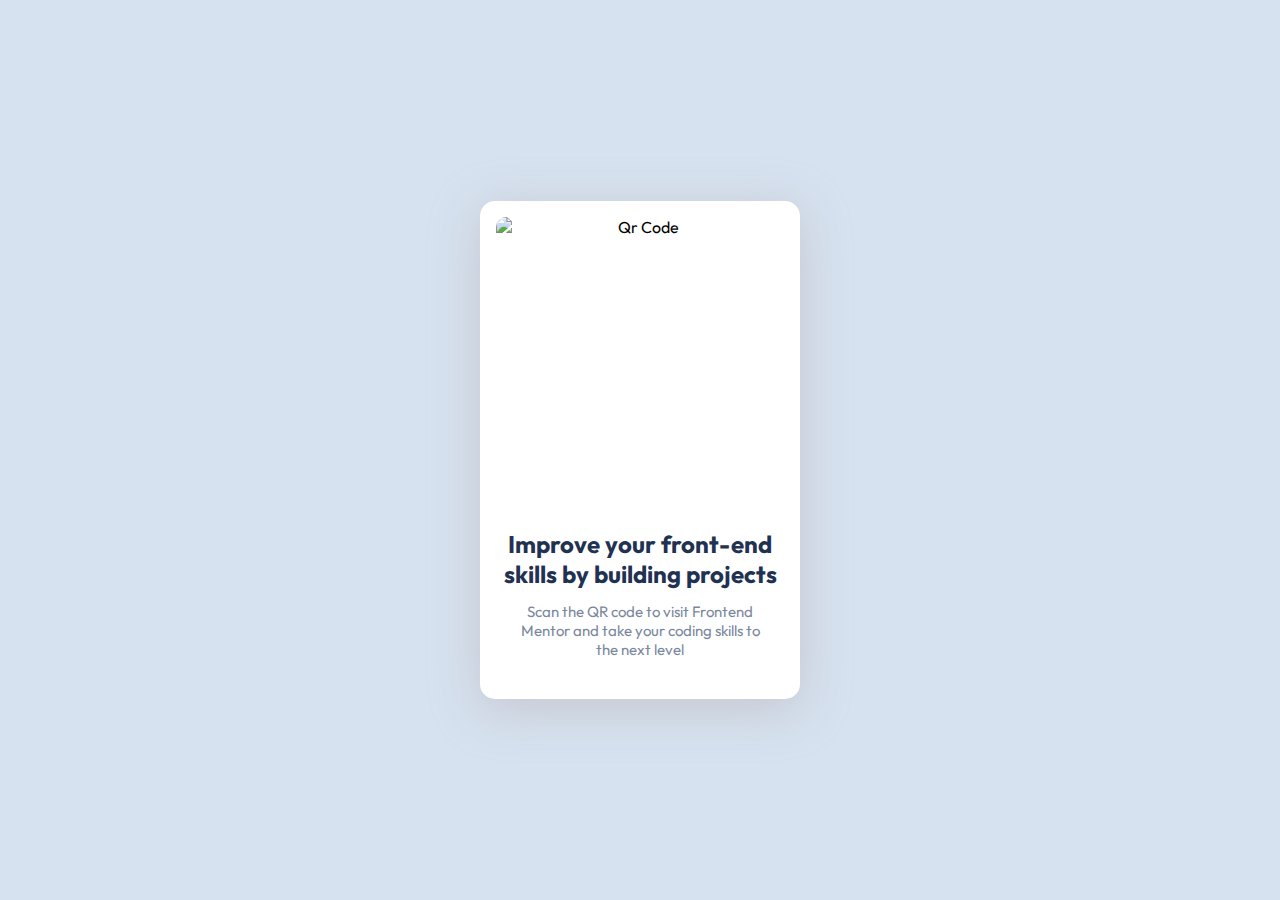
==== Qr-Code-Component-Main/index.html @ d9761827 "Add files via upload" ====
<!DOCTYPE html>
<html lang="en">
<head>
  <meta charset="UTF-8">
  <meta name="viewport" content="width=device-width, initial-scale=1.0">
  <link rel="icon" type="image/png" sizes="32x32" href="./images/favicon-32x32.png">
  <title>Frontend Mentor | QR code component</title>
  <link rel="stylesheet" href="css/styles.css">
  <link rel="preconnect" href="https://fonts.googleapis.com">
  <link rel="preconnect" href="https://fonts.gstatic.com" crossorigin>
  <link href="https://fonts.googleapis.com/css2?family=Outfit:wght@400;700&display=block" rel="stylesheet"> 

  <!-- <style>
    .attribution { font-size: 11px; text-align: center; }
    .attribution a { color: hsl(228, 45%, 44%); }
  </style> -->
</head>
<body>
  <main>
    <div class="component">
      <img class="component__img" src="/images/image-qr-code.png" alt="Qr Code" width="288px" height="288px">
      <h2 class="component__header">Improve your front-end skills by building projects</h2>
      <p class="component__text">
        Scan the QR code to visit Frontend Mentor and take your coding skills to the next level
      </p>
    </div>
  </main>


  <!-- Improve your front-end skills by building projects

  Scan the QR code to visit Frontend Mentor and take your coding skills to the next level 

  Card: 320px width, 497px height
  Img: 288px width, 288px height
-->
  
  
  
  <!-- <div class="attribution">
    Challenge by <a href="https://www.frontendmentor.io?ref=challenge" target="_blank">Frontend Mentor</a>. 
    Coded by <a href="#">Your Name Here</a>.
  </div> -->
</body>
</html>
---- Qr-Code-Component-Main/css/styles.css ----
::-moz-selection {
  background-color: rgba(0, 0, 0, 0.164);
  color: #2B7DFA;
}

::selection {
  background-color: rgba(0, 0, 0, 0.164);
  color: #2B7DFA;
}

html, * {
  margin: 0;
  padding: 0;
}

body {
  -webkit-box-sizing: border-box;
          box-sizing: border-box;
  background-color: #d6e2f0;
}

main {
  min-height: 100vh;
  display: -webkit-box;
  display: -ms-flexbox;
  display: flex;
  -webkit-box-pack: center;
      -ms-flex-pack: center;
          justify-content: center;
  -webkit-box-align: center;
      -ms-flex-align: center;
          align-items: center;
}

.component {
  display: -ms-grid;
  display: grid;
  width: 288px;
  padding: 16px;
  font-family: 'Outfit', sans-serif;
  background-color: white;
  -webkit-box-shadow: 0px 10px 50px rgba(179, 167, 167, 0.466);
          box-shadow: 0px 10px 50px rgba(179, 167, 167, 0.466);
  border-radius: 15px;
  text-align: center;
}

.component__img {
  width: 100%;
  height: auto;
  border-radius: 10px;
}

.component__header {
  font-weight: 700;
  color: #1f3251;
  padding: 24px 0px 0px 0px;
}

.component__text {
  font-size: 15px;
  font-weight: 400;
  color: #7b879d;
  padding: 13px 17px 24px 17px;
}

@media screen and (max-width: 375px) {
  body {
    font-size: 100%;
  }
  .component {
    margin: 0px 5vw;
    line-height: 1.2;
    font-size: calc(1rem + 0.35vw);
  }
}
/*# sourceMappingURL=styles.css.map */
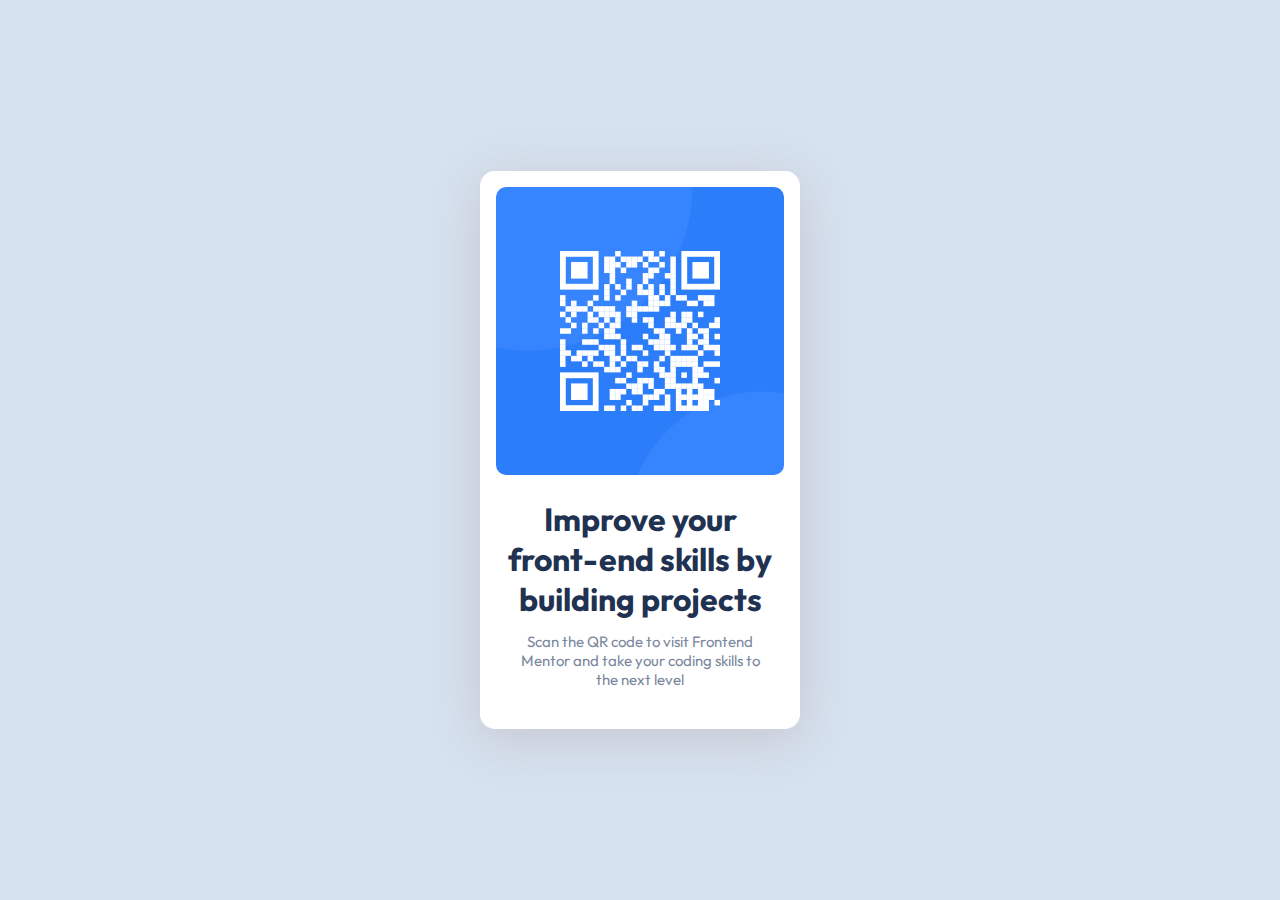
==== commit 642ea193: "Update index.html" ====
--- a/Qr-Code-Component-Main/index.html
+++ b/Qr-Code-Component-Main/index.html
@@ -9,37 +9,18 @@
   <link rel="preconnect" href="https://fonts.googleapis.com">
   <link rel="preconnect" href="https://fonts.gstatic.com" crossorigin>
   <link href="https://fonts.googleapis.com/css2?family=Outfit:wght@400;700&display=block" rel="stylesheet"> 
-
-  <!-- <style>
-    .attribution { font-size: 11px; text-align: center; }
-    .attribution a { color: hsl(228, 45%, 44%); }
-  </style> -->
 </head>
 <body>
   <main>
     <div class="component">
-      <img class="component__img" src="/images/image-qr-code.png" alt="Qr Code" width="288px" height="288px">
-      <h2 class="component__header">Improve your front-end skills by building projects</h2>
+      <img class="component__img" src="./images/image-qr-code.png" alt="Qr Code">
+      <header>
+        <h1 class="component__header">Improve your front-end skills by building projects</h1>
+      </header>
       <p class="component__text">
         Scan the QR code to visit Frontend Mentor and take your coding skills to the next level
       </p>
     </div>
   </main>
-
-
-  <!-- Improve your front-end skills by building projects
-
-  Scan the QR code to visit Frontend Mentor and take your coding skills to the next level 
-
-  Card: 320px width, 497px height
-  Img: 288px width, 288px height
--->
-  
-  
-  
-  <!-- <div class="attribution">
-    Challenge by <a href="https://www.frontendmentor.io?ref=challenge" target="_blank">Frontend Mentor</a>. 
-    Coded by <a href="#">Your Name Here</a>.
-  </div> -->
 </body>
-</html>+</html>
